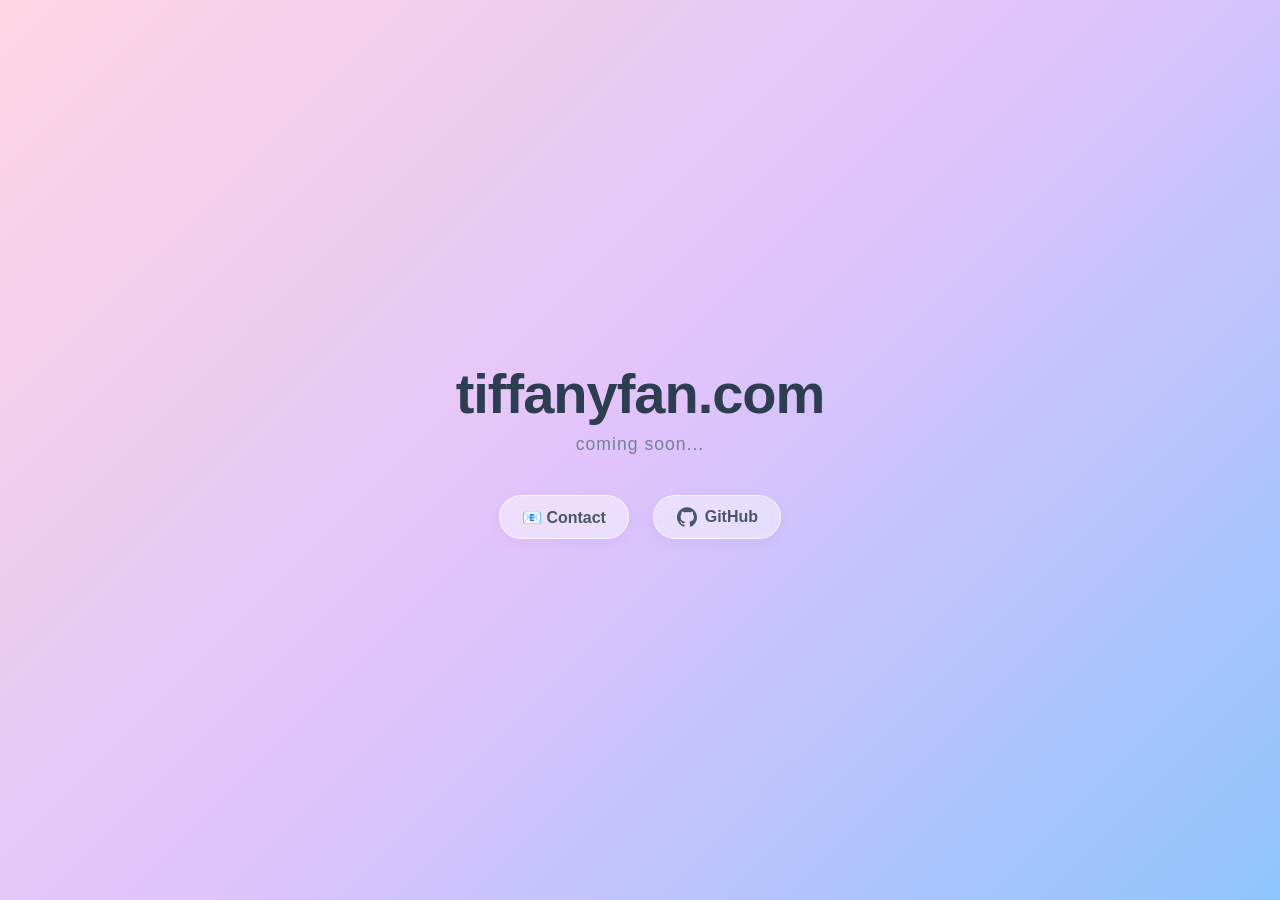
==== index.html @ 9f70b067 "feat: init page" ====
<!DOCTYPE html>
<html lang="zh-TW">
<head>
    <meta charset="UTF-8">
    <meta name="viewport" content="width=device-width, initial-scale=1.0">
    <title>tiffanyfan.com</title>
    <style>
        * {
            margin: 0;
            padding: 0;
            box-sizing: border-box;
        }
        body {
            font-family: -apple-system, BlinkMacSystemFont, "Segoe UI", Roboto, Helvetica, Arial, sans-serif;
            /* 淺粉紅 -> 淺紫 -> 淺藍 的三色夢幻漸層 */
            background: linear-gradient(135deg, #fed6e3 0%, #e0c3fc 50%, #8ec5fc 100%);
            color: #2d3748;
            display: flex;
            justify-content: center;
            align-items: center;
            height: 100vh;
            overflow: hidden;
        }
        .container {
            text-align: center;
            animation: fadeIn 1.2s ease-out;
        }
        h1 {
            font-size: 3.5rem;
            font-weight: 800;
            letter-spacing: -1px;
            margin-bottom: 0.5rem; /* 縮短與下方 coming soon 的距離 */
            color: #2c3e50;
            text-shadow: none; /* 完全移除陰影 */
        }
        .subtitle {
            font-size: 1.1rem;
            color: #718096; /* 優雅的灰色 */
            font-weight: 400;
            letter-spacing: 1px;
            margin-bottom: 2.5rem; /* 與下方按鈕保持空間 */
        }
        .links {
            display: flex;
            justify-content: center;
            align-items: center;
            gap: 1.5rem;
        }
        .link-item {
            color: #4a5568;
            text-decoration: none;
            font-size: 1rem;
            font-weight: 600;
            transition: all 0.3s ease;
            border: 1px solid rgba(255, 255, 255, 0.7);
            padding: 0.7rem 1.4rem;
            border-radius: 50px;
            background-color: rgba(255, 255, 255, 0.45);
            backdrop-filter: blur(8px);
            display: flex;
            align-items: center;
            justify-content: center;
            gap: 0.5rem;
            box-shadow: 0 4px 15px rgba(0, 0, 0, 0.04);
        }
        .link-item:hover {
            color: #1a202c;
            border-color: rgba(255, 255, 255, 1);
            background-color: rgba(255, 255, 255, 0.75);
            transform: translateY(-3px);
            box-shadow: 0 6px 20px rgba(0, 0, 0, 0.08);
        }
        .github-icon {
            width: 20px;
            height: 20px;
            fill: #4a5568;
            transition: fill 0.3s ease;
        }
        .link-item:hover .github-icon {
            fill: #1a202c;
        }
        @keyframes fadeIn {
            from { opacity: 0; transform: translateY(20px); }
            to { opacity: 1; transform: translateY(0); }
        }
        @media (max-width: 600px) {
            h1 { font-size: 2.5rem; }
            .subtitle { font-size: 1rem; }
            .links { flex-direction: column; gap: 1rem; padding: 0 2rem; }
            .link-item { width: 100%; max-width: 200px; }
        }
    </style>
</head>
<body>

    <div class="container">
        <h1>tiffanyfan.com</h1>
        <div class="subtitle">coming soon...</div>
        
        <div class="links">
            <a href="mailto:contact@tiffanyfan.com" class="link-item">📧 Contact</a>
            <a href="https://github.com/tiffanyfan1015" target="_blank" rel="noopener noreferrer" class="link-item">
                <svg class="github-icon" viewBox="0 0 98 96" xmlns="http://www.w3.org/2000/svg">
                    <path fill-rule="evenodd" clip-rule="evenodd" d="M48.854 0C21.839 0 0 22 0 49.217c0 21.756 13.993 40.172 33.405 46.69 2.427.49 3.316-1.059 3.316-2.362 0-1.141-.08-5.052-.08-9.127-13.59 2.934-16.42-5.71-16.42-5.71-2.226-5.631-5.441-7.116-5.441-7.116-4.444-3.016.322-2.934.322-2.934 4.903.35 7.47 5.093 7.47 5.093 4.359 7.518 11.411 5.316 14.191 4.013.44-3.171 1.722-5.316 3.113-6.539-10.866-1.223-22.272-5.393-22.272-24.363 0-5.393 1.913-9.818 5.032-13.251-.484-1.223-2.174-6.26 1.913-13.06 0 0 4.125-1.304 13.426 5.052a46.97 46.97 0 0 1 12.214-1.63c4.125 0 8.33.571 12.213 1.63 9.302-6.356 13.427-5.052 13.427-5.052 4.087 6.8 2.397 11.837 1.913 13.06 3.119 3.433 5.032 7.858 5.032 13.251 0 18.97-11.406 23.14-22.312 24.322 1.737 1.549 3.235 4.529 3.235 9.127 0 6.6-.08 11.878-.08 13.543 0 1.304.887 2.853 3.316 2.362C83.997 89.389 98 70.973 98 49.217 98 22 76.16 0 49.146 0h-.292z"/>
                </svg>
                GitHub
            </a>
        </div>
    </div>

</body>
</html>
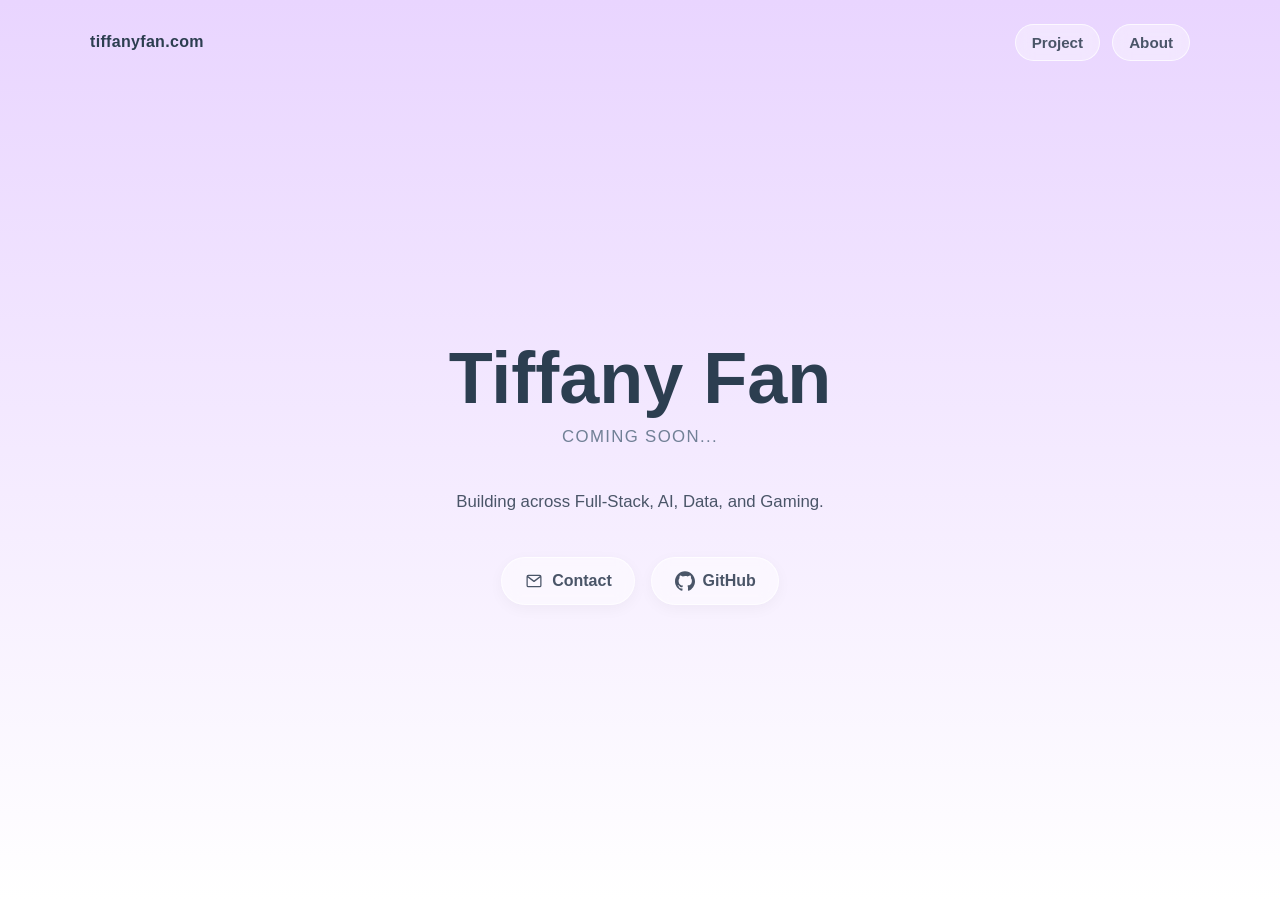
==== commit be8f6566: "feat: change theme, add two pages" ====
--- a/index.html
+++ b/index.html
@@ -4,109 +4,41 @@
     <meta charset="UTF-8">
     <meta name="viewport" content="width=device-width, initial-scale=1.0">
     <title>tiffanyfan.com</title>
-    <style>
-        * {
-            margin: 0;
-            padding: 0;
-            box-sizing: border-box;
-        }
-        body {
-            font-family: -apple-system, BlinkMacSystemFont, "Segoe UI", Roboto, Helvetica, Arial, sans-serif;
-            /* 淺粉紅 -> 淺紫 -> 淺藍 的三色夢幻漸層 */
-            background: linear-gradient(135deg, #fed6e3 0%, #e0c3fc 50%, #8ec5fc 100%);
-            color: #2d3748;
-            display: flex;
-            justify-content: center;
-            align-items: center;
-            height: 100vh;
-            overflow: hidden;
-        }
-        .container {
-            text-align: center;
-            animation: fadeIn 1.2s ease-out;
-        }
-        h1 {
-            font-size: 3.5rem;
-            font-weight: 800;
-            letter-spacing: -1px;
-            margin-bottom: 0.5rem; /* 縮短與下方 coming soon 的距離 */
-            color: #2c3e50;
-            text-shadow: none; /* 完全移除陰影 */
-        }
-        .subtitle {
-            font-size: 1.1rem;
-            color: #718096; /* 優雅的灰色 */
-            font-weight: 400;
-            letter-spacing: 1px;
-            margin-bottom: 2.5rem; /* 與下方按鈕保持空間 */
-        }
-        .links {
-            display: flex;
-            justify-content: center;
-            align-items: center;
-            gap: 1.5rem;
-        }
-        .link-item {
-            color: #4a5568;
-            text-decoration: none;
-            font-size: 1rem;
-            font-weight: 600;
-            transition: all 0.3s ease;
-            border: 1px solid rgba(255, 255, 255, 0.7);
-            padding: 0.7rem 1.4rem;
-            border-radius: 50px;
-            background-color: rgba(255, 255, 255, 0.45);
-            backdrop-filter: blur(8px);
-            display: flex;
-            align-items: center;
-            justify-content: center;
-            gap: 0.5rem;
-            box-shadow: 0 4px 15px rgba(0, 0, 0, 0.04);
-        }
-        .link-item:hover {
-            color: #1a202c;
-            border-color: rgba(255, 255, 255, 1);
-            background-color: rgba(255, 255, 255, 0.75);
-            transform: translateY(-3px);
-            box-shadow: 0 6px 20px rgba(0, 0, 0, 0.08);
-        }
-        .github-icon {
-            width: 20px;
-            height: 20px;
-            fill: #4a5568;
-            transition: fill 0.3s ease;
-        }
-        .link-item:hover .github-icon {
-            fill: #1a202c;
-        }
-        @keyframes fadeIn {
-            from { opacity: 0; transform: translateY(20px); }
-            to { opacity: 1; transform: translateY(0); }
-        }
-        @media (max-width: 600px) {
-            h1 { font-size: 2.5rem; }
-            .subtitle { font-size: 1rem; }
-            .links { flex-direction: column; gap: 1rem; padding: 0 2rem; }
-            .link-item { width: 100%; max-width: 200px; }
-        }
-    </style>
+    <link rel="stylesheet" href="assets/css/main.css">
 </head>
 <body>
+    <header class="site-header">
+        <div class="site-header__inner">
+            <a href="./index.html" class="site-brand">tiffanyfan.com</a>
+            <nav class="top-nav" aria-label="Main navigation">
+                <a href="./pages/project.html" class="top-nav-link">Project</a>
+                <a href="./pages/about.html" class="top-nav-link">About</a>
+            </nav>
+        </div>
+    </header>
 
-    <div class="container">
-        <h1>tiffanyfan.com</h1>
-        <div class="subtitle">coming soon...</div>
-        
-        <div class="links">
-            <a href="mailto:contact@tiffanyfan.com" class="link-item">📧 Contact</a>
-            <a href="https://github.com/tiffanyfan1015" target="_blank" rel="noopener noreferrer" class="link-item">
-                <svg class="github-icon" viewBox="0 0 98 96" xmlns="http://www.w3.org/2000/svg">
-                    <path fill-rule="evenodd" clip-rule="evenodd" d="M48.854 0C21.839 0 0 22 0 49.217c0 21.756 13.993 40.172 33.405 46.69 2.427.49 3.316-1.059 3.316-2.362 0-1.141-.08-5.052-.08-9.127-13.59 2.934-16.42-5.71-16.42-5.71-2.226-5.631-5.441-7.116-5.441-7.116-4.444-3.016.322-2.934.322-2.934 4.903.35 7.47 5.093 7.47 5.093 4.359 7.518 11.411 5.316 14.191 4.013.44-3.171 1.722-5.316 3.113-6.539-10.866-1.223-22.272-5.393-22.272-24.363 0-5.393 1.913-9.818 5.032-13.251-.484-1.223-2.174-6.26 1.913-13.06 0 0 4.125-1.304 13.426 5.052a46.97 46.97 0 0 1 12.214-1.63c4.125 0 8.33.571 12.213 1.63 9.302-6.356 13.427-5.052 13.427-5.052 4.087 6.8 2.397 11.837 1.913 13.06 3.119 3.433 5.032 7.858 5.032 13.251 0 18.97-11.406 23.14-22.312 24.322 1.737 1.549 3.235 4.529 3.235 9.127 0 6.6-.08 11.878-.08 13.543 0 1.304.887 2.853 3.316 2.362C83.997 89.389 98 70.973 98 49.217 98 22 76.16 0 49.146 0h-.292z"/>
-                </svg>
-                GitHub
-            </a>
-        </div>
-    </div>
+    <main class="page-shell">
+        <section class="hero container">
+            <h1>Tiffany Fan</h1>
+            <div class="subtitle">coming soon...</div>
+            <p class="intro">Building across Full-Stack, AI, Data, and Gaming.</p>
 
+            <div class="links">
+                <a href="mailto:contact@tiffanyfan.com" class="link-item">
+                    <svg class="link-icon" viewBox="0 0 24 24" xmlns="http://www.w3.org/2000/svg" aria-hidden="true">
+                        <path d="M3 6.75A2.25 2.25 0 0 1 5.25 4.5h13.5A2.25 2.25 0 0 1 21 6.75v10.5a2.25 2.25 0 0 1-2.25 2.25H5.25A2.25 2.25 0 0 1 3 17.25V6.75Zm1.83-.75 7.17 5.38L19.17 6H4.83Zm14.67 1.88-6.6 4.95a1.5 1.5 0 0 1-1.8 0L4.5 7.88v9.37c0 .41.34.75.75.75h13.5c.41 0 .75-.34.75-.75V7.88Z"/>
+                    </svg>
+                    Contact
+                </a>
+                <a href="https://github.com/tiffanyfan1015" target="_blank" rel="noopener noreferrer" class="link-item">
+                    <svg class="github-icon" viewBox="0 0 98 96" xmlns="http://www.w3.org/2000/svg" aria-hidden="true">
+                        <path fill-rule="evenodd" clip-rule="evenodd" d="M48.854 0C21.839 0 0 22 0 49.217c0 21.756 13.993 40.172 33.405 46.69 2.427.49 3.316-1.059 3.316-2.362 0-1.141-.08-5.052-.08-9.127-13.59 2.934-16.42-5.71-16.42-5.71-2.226-5.631-5.441-7.116-5.441-7.116-4.444-3.016.322-2.934.322-2.934 4.903.35 7.47 5.093 7.47 5.093 4.359 7.518 11.411 5.316 14.191 4.013.44-3.171 1.722-5.316 3.113-6.539-10.866-1.223-22.272-5.393-22.272-24.363 0-5.393 1.913-9.818 5.032-13.251-.484-1.223-2.174-6.26 1.913-13.06 0 0 4.125-1.304 13.426 5.052a46.97 46.97 0 0 1 12.214-1.63c4.125 0 8.33.571 12.213 1.63 9.302-6.356 13.427-5.052 13.427-5.052 4.087 6.8 2.397 11.837 1.913 13.06 3.119 3.433 5.032 7.858 5.032 13.251 0 18.97-11.406 23.14-22.312 24.322 1.737 1.549 3.235 4.529 3.235 9.127 0 6.6-.08 11.878-.08 13.543 0 1.304.887 2.853 3.316 2.362C83.997 89.389 98 70.973 98 49.217 98 22 76.16 0 49.146 0h-.292z"/>
+                    </svg>
+                    GitHub
+                </a>
+            </div>
+        </section>
+    </main>
+    <script src="assets/js/main.js" defer></script>
 </body>
-</html>+</html>
--- a/assets/css/main.css
+++ b/assets/css/main.css
@@ -0,0 +1,200 @@
+:root {
+    --text-primary: #2c3e50;
+    --text-secondary: #4a5568;
+    --text-muted: #718096;
+    --surface: rgba(255, 255, 255, 0.45);
+    --surface-strong: rgba(255, 255, 255, 0.75);
+    --border: rgba(255, 255, 255, 0.72);
+    --shadow: 0 18px 50px rgba(49, 67, 96, 0.12);
+    --page-gradient: linear-gradient(180deg, #e9d5ff 0%, #ffffff 100%);
+}
+
+* {
+    margin: 0;
+    padding: 0;
+    box-sizing: border-box;
+}
+
+body {
+    font-family: -apple-system, BlinkMacSystemFont, "Segoe UI", Roboto, Helvetica, Arial, sans-serif;
+    color: var(--text-primary);
+    background: var(--page-gradient);
+    min-height: 100vh;
+}
+
+a {
+    color: inherit;
+}
+
+.site-header {
+    position: sticky;
+    top: 0;
+    padding: 1.5rem 2rem 0;
+}
+
+.site-header__inner {
+    max-width: 1100px;
+    margin: 0 auto;
+    display: flex;
+    align-items: center;
+    justify-content: space-between;
+    gap: 1rem;
+}
+
+.site-brand {
+    text-decoration: none;
+    font-size: 1rem;
+    font-weight: 700;
+    letter-spacing: 0.02em;
+}
+
+.top-nav {
+    display: flex;
+    gap: 0.75rem;
+}
+
+.top-nav-link {
+    text-decoration: none;
+    font-size: 0.95rem;
+    font-weight: 600;
+    color: var(--text-secondary);
+    padding: 0.55rem 1rem;
+    border-radius: 999px;
+    border: 1px solid var(--border);
+    background: rgba(255, 255, 255, 0.38);
+    backdrop-filter: blur(8px);
+    transition: all 0.3s ease;
+}
+
+.top-nav-link:hover,
+.top-nav-link.is-active {
+    color: #1a202c;
+    background: var(--surface-strong);
+    border-color: rgba(255, 255, 255, 1);
+}
+
+.page-shell {
+    min-height: calc(100vh - 5rem);
+    display: flex;
+    align-items: center;
+    justify-content: center;
+    padding: 2rem;
+}
+
+.container {
+    width: min(100%, 760px);
+    text-align: center;
+    animation: fadeIn 1.2s ease-out;
+}
+
+.hero,
+.content-card {
+    padding: 3rem 2rem;
+}
+
+h1 {
+    font-size: clamp(2.75rem, 8vw, 4.5rem);
+    font-weight: 800;
+    letter-spacing: 0;
+    margin-bottom: 0.5rem;
+}
+
+.subtitle {
+    font-size: 1.05rem;
+    color: var(--text-muted);
+    font-weight: 500;
+    letter-spacing: 0.08em;
+    text-transform: uppercase;
+    margin-bottom: 2.5rem;
+}
+
+.intro,
+.page-copy {
+    max-width: 700px;
+    margin: 0 auto 2.5rem;
+    font-size: 1.05rem;
+    line-height: 1.8;
+    color: var(--text-secondary);
+}
+
+.links {
+    display: flex;
+    justify-content: center;
+    align-items: center;
+    gap: 1rem;
+    flex-wrap: wrap;
+}
+
+.link-item {
+    display: inline-flex;
+    align-items: center;
+    justify-content: center;
+    gap: 0.5rem;
+    text-decoration: none;
+    font-size: 1rem;
+    font-weight: 600;
+    color: var(--text-secondary);
+    padding: 0.8rem 1.4rem;
+    border-radius: 999px;
+    border: 1px solid rgba(255, 255, 255, 0.7);
+    background: var(--surface);
+    backdrop-filter: blur(8px);
+    box-shadow: 0 4px 15px rgba(0, 0, 0, 0.04);
+    transition: all 0.3s ease;
+}
+
+.link-item:hover {
+    color: #1a202c;
+    border-color: rgba(255, 255, 255, 1);
+    background: var(--surface-strong);
+    transform: translateY(-3px);
+    box-shadow: 0 6px 20px rgba(0, 0, 0, 0.08);
+}
+
+.link-icon,
+.github-icon {
+    width: 20px;
+    height: 20px;
+    fill: currentColor;
+}
+
+@keyframes fadeIn {
+    from {
+        opacity: 0;
+        transform: translateY(20px);
+    }
+
+    to {
+        opacity: 1;
+        transform: translateY(0);
+    }
+}
+
+@media (max-width: 700px) {
+    .site-header {
+        padding: 1rem 1rem 0;
+    }
+
+    .site-header__inner {
+        flex-direction: column;
+        align-items: stretch;
+    }
+
+    .site-brand {
+        text-align: center;
+    }
+
+    .top-nav {
+        justify-content: center;
+        flex-wrap: wrap;
+    }
+
+    .page-shell {
+        padding: 1rem;
+    }
+
+    .hero,
+    .content-card {
+        padding: 2.5rem 1.5rem;
+    }
+}
